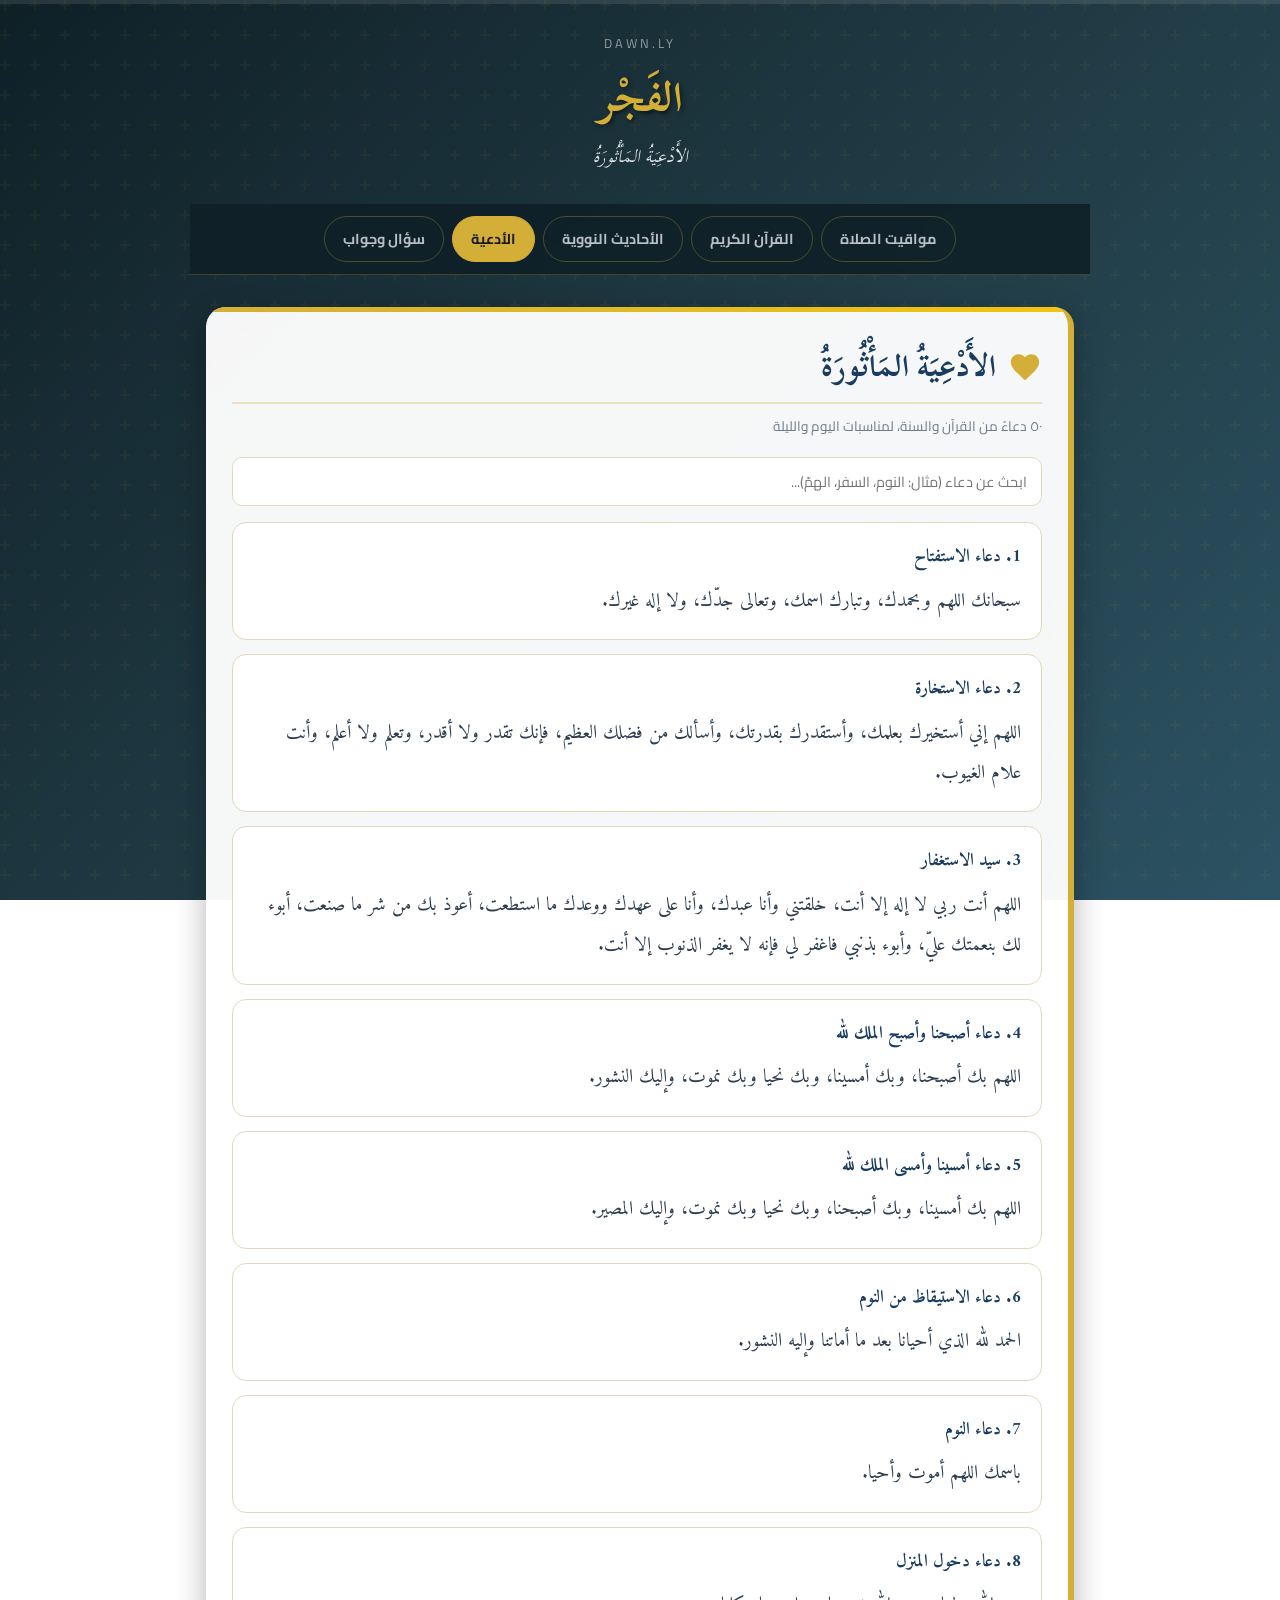
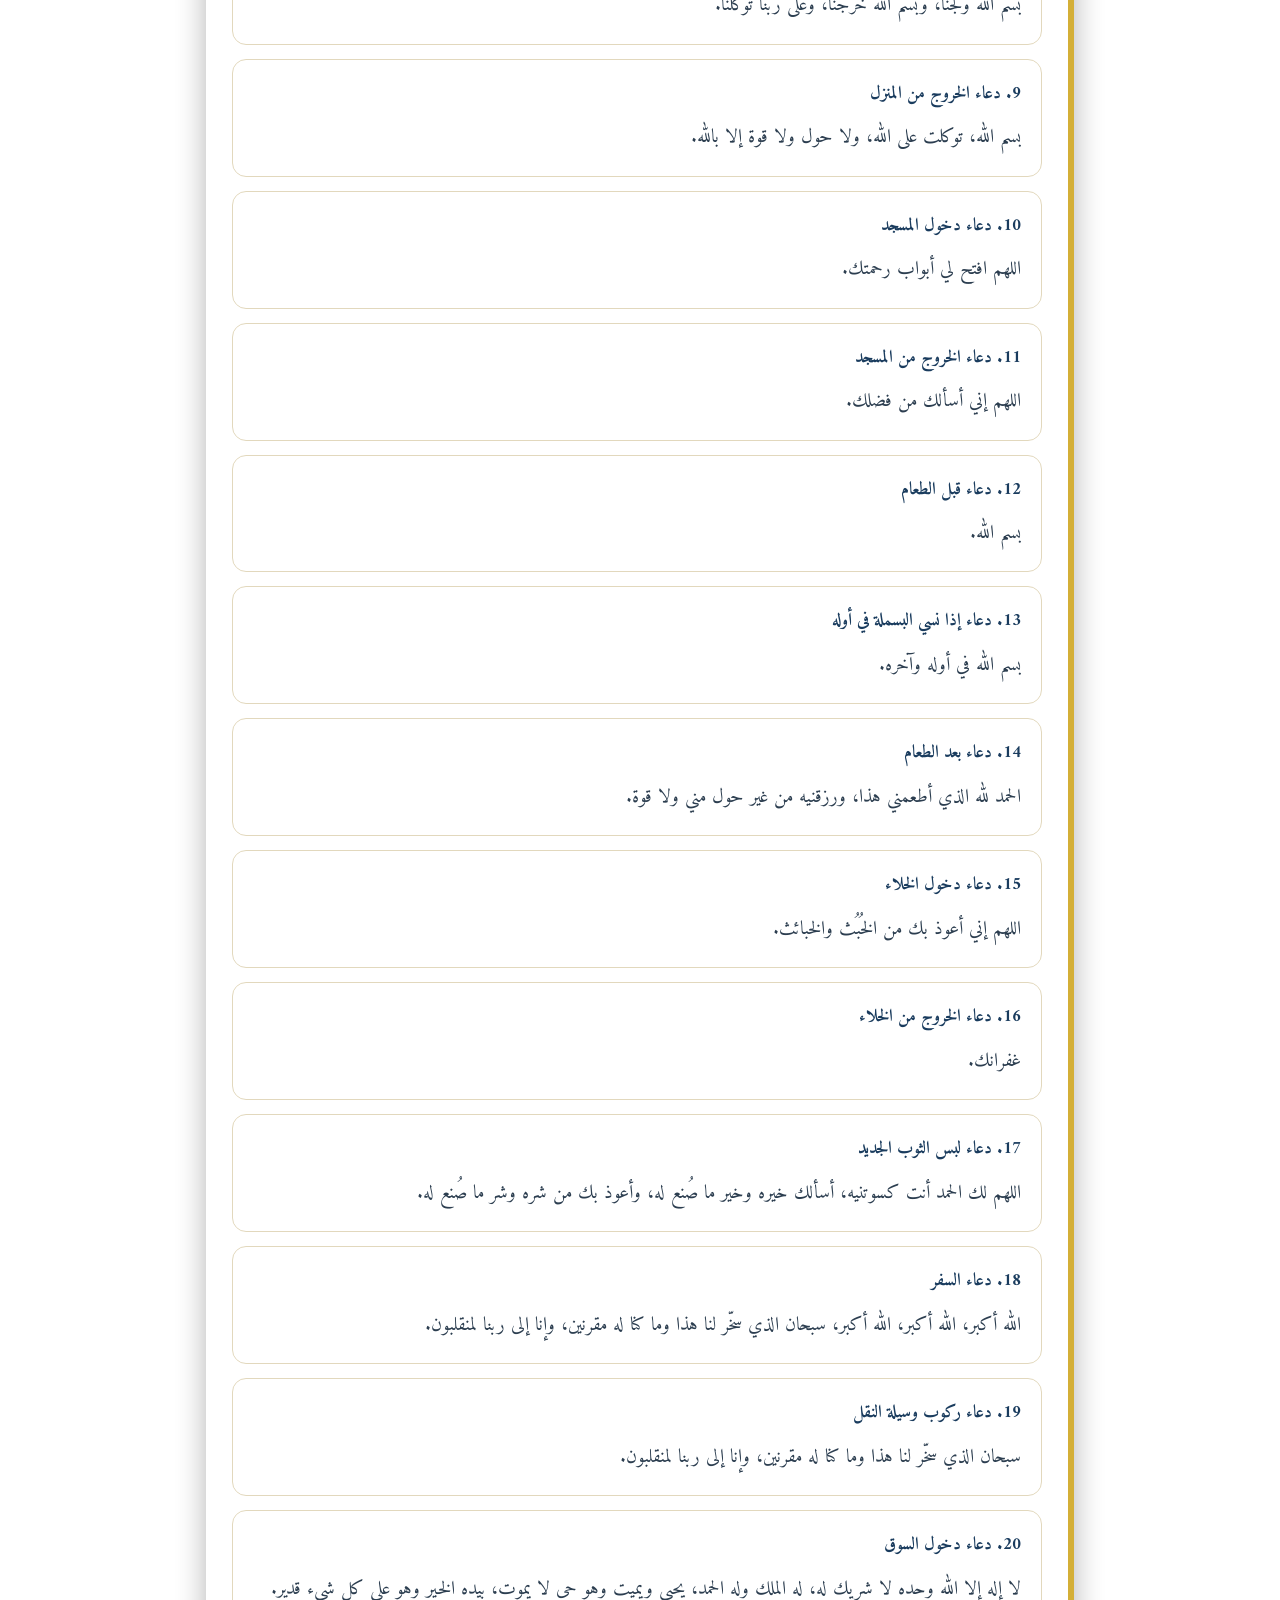
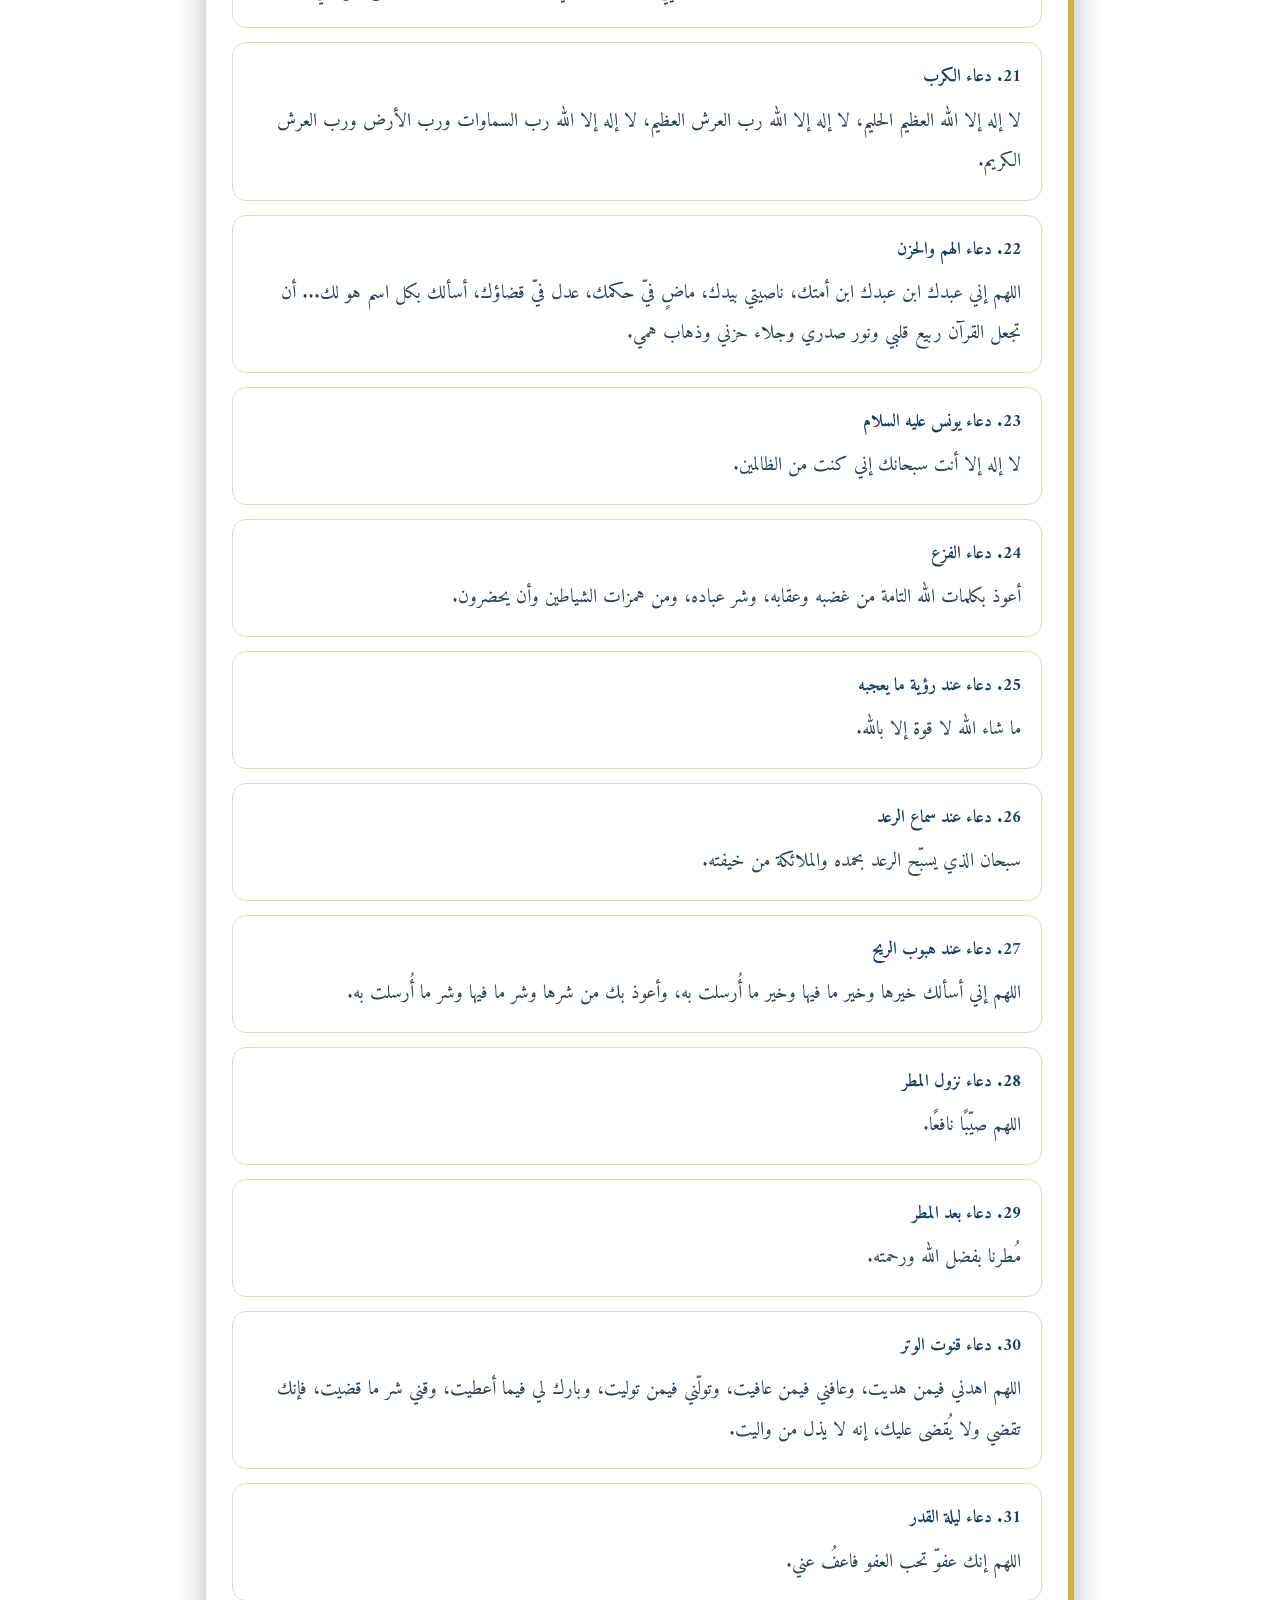
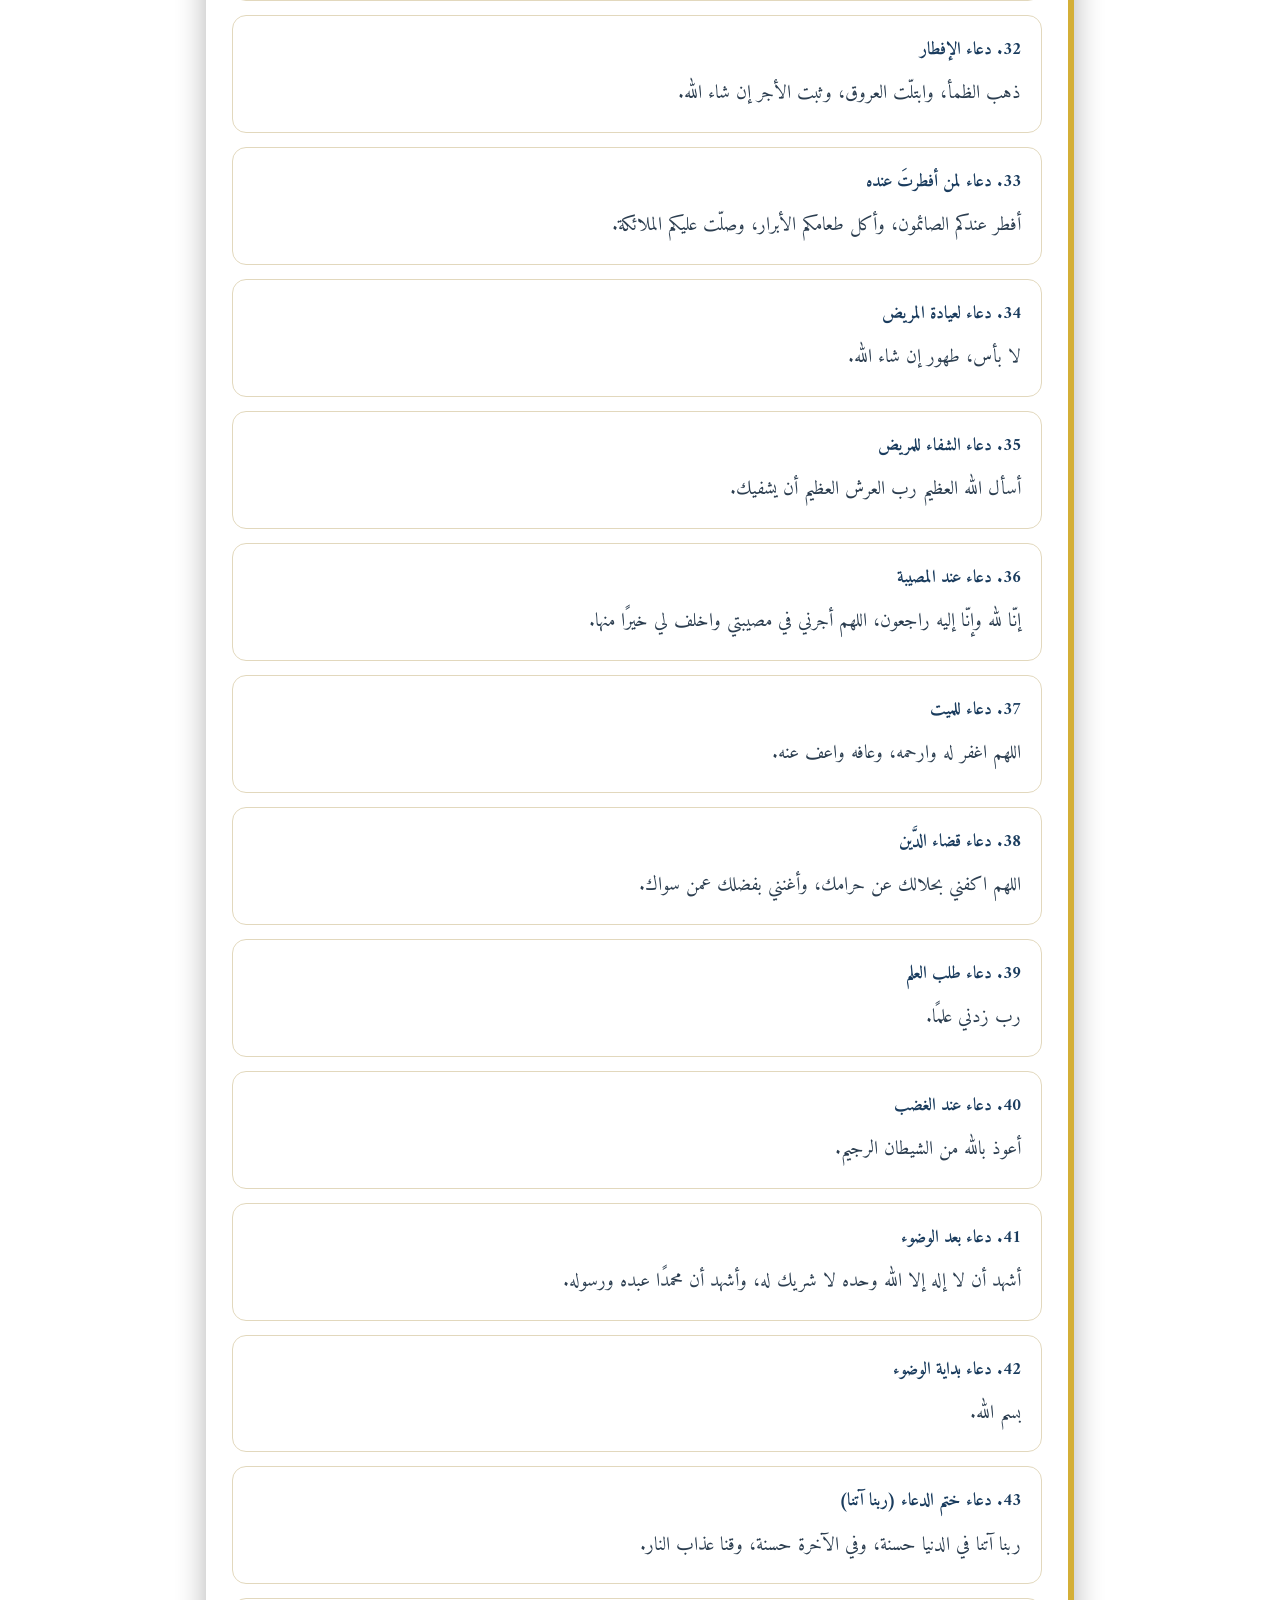
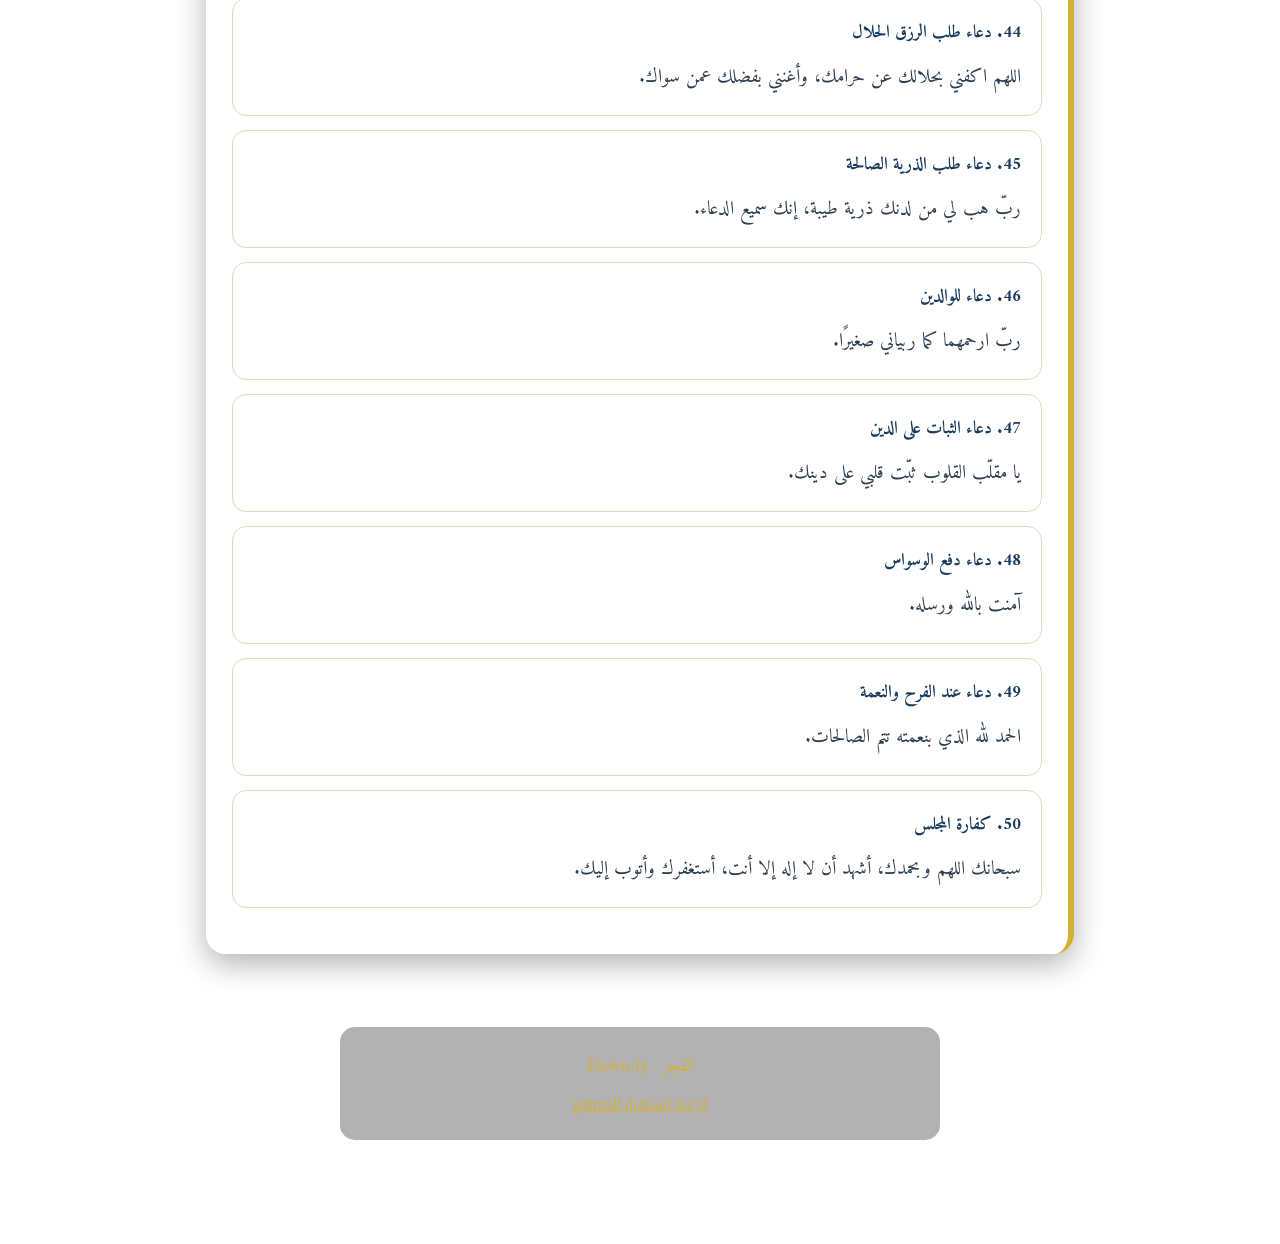
==== duas.html @ 612cf1d6 "Add files via upload" ====
<!DOCTYPE html>
<html lang="ar" dir="rtl">
<head>
<meta charset="UTF-8">
<meta name="viewport" content="width=device-width, initial-scale=1.0">
<title>الأدعية المأثورة | الفجر - Dawn.ly</title>
<link rel="manifest" href="manifest.json">
<meta name="theme-color" content="#1a3c5e">
<link rel="apple-touch-icon" href="icon-180.png">
<link rel="icon" href="icon-192.png">
<meta name="mobile-web-app-capable" content="yes">
<meta name="apple-mobile-web-app-capable" content="yes">
<meta name="description" content="٥٠ دعاءً مأثورًا من القرآن والسنة، لمناسبات اليوم والليلة">
<link rel="preconnect" href="https://fonts.googleapis.com">
<link rel="preconnect" href="https://fonts.gstatic.com" crossorigin>
<link href="https://fonts.googleapis.com/css2?family=Amiri:ital,wght@0,400;0,700;1,400&family=Scheherazade+New:wght@400;700&family=Cairo:wght@400;600;700;800&display=swap" rel="stylesheet">
<link rel="stylesheet" href="style.css">
</head>
<body>

<div class="progress-container"><div class="progress-bar" id="progressBar"></div></div>

<div class="container">

    <header>
        <a href="index.html" class="brand-link">
            <div class="domain-tag">Dawn.ly</div>
            <h1>الفَجْر</h1>
        </a>
        <p class="subtitle">الأَدْعِيَةُ المَأْثُورَةُ</p>
    </header>

    <nav>
        <a href="index.html">مواقيت الصلاة</a>
        <a href="quran.html">القرآن الكريم</a>
        <a href="hadith.html">الأحاديث النووية</a>
        <a href="duas.html" class="active">الأدعية</a>
        <a href="qa.html">سؤال وجواب</a>
    </nav>

    <div class="section-card">
        <h2 class="section-title">
            <svg viewBox="0 0 24 24"><path d="M12 21.35l-1.45-1.32C5.4 15.36 2 12.28 2 8.5 2 5.42 4.42 3 7.5 3c1.74 0 3.41.81 4.5 2.09C13.09 3.81 14.76 3 16.5 3 19.58 3 22 5.42 22 8.5c0 3.78-3.4 6.86-8.55 11.54L12 21.35z"/></svg>
            الأَدْعِيَةُ المَأْثُورَةُ
        </h2>
        <p class="section-note">٥٠ دعاءً من القرآن والسنة، لمناسبات اليوم والليلة</p>
        <input class="search-box" id="duaSearch" style="width:100%; margin-bottom:16px;" placeholder="ابحث عن دعاء (مثال: النوم، السفر، الهمّ)...">
        <div id="duaList"></div>
    </div>

    <footer>
        <div class="footer-note">
            <div class="fname">الفجر · Dawn.ly</div>
            <p><a href="support.html">ادعم استمرار الموقع</a></p>
        </div>
    </footer>
</div>

<script>
const duas = [
["دعاء الاستفتاح","سبحانك اللهم وبحمدك، وتبارك اسمك، وتعالى جدّك، ولا إله غيرك."],
["دعاء الاستخارة","اللهم إني أستخيرك بعلمك، وأستقدرك بقدرتك، وأسألك من فضلك العظيم، فإنك تقدر ولا أقدر، وتعلم ولا أعلم، وأنت علام الغيوب."],
["سيد الاستغفار","اللهم أنت ربي لا إله إلا أنت، خلقتني وأنا عبدك، وأنا على عهدك ووعدك ما استطعت، أعوذ بك من شر ما صنعت، أبوء لك بنعمتك عليّ، وأبوء بذنبي فاغفر لي فإنه لا يغفر الذنوب إلا أنت."],
["دعاء أصبحنا وأصبح الملك لله","اللهم بك أصبحنا، وبك أمسينا، وبك نحيا وبك نموت، وإليك النشور."],
["دعاء أمسينا وأمسى الملك لله","اللهم بك أمسينا، وبك أصبحنا، وبك نحيا وبك نموت، وإليك المصير."],
["دعاء الاستيقاظ من النوم","الحمد لله الذي أحيانا بعد ما أماتنا وإليه النشور."],
["دعاء النوم","باسمك اللهم أموت وأحيا."],
["دعاء دخول المنزل","بسم الله ولجنا، وبسم الله خرجنا، وعلى ربنا توكلنا."],
["دعاء الخروج من المنزل","بسم الله، توكلت على الله، ولا حول ولا قوة إلا بالله."],
["دعاء دخول المسجد","اللهم افتح لي أبواب رحمتك."],
["دعاء الخروج من المسجد","اللهم إني أسألك من فضلك."],
["دعاء قبل الطعام","بسم الله."],
["دعاء إذا نسي البسملة في أوله","بسم الله في أوله وآخره."],
["دعاء بعد الطعام","الحمد لله الذي أطعمني هذا، ورزقنيه من غير حول مني ولا قوة."],
["دعاء دخول الخلاء","اللهم إني أعوذ بك من الخُبُث والخبائث."],
["دعاء الخروج من الخلاء","غفرانك."],
["دعاء لبس الثوب الجديد","اللهم لك الحمد أنت كسوتنيه، أسألك خيره وخير ما صُنع له، وأعوذ بك من شره وشر ما صُنع له."],
["دعاء السفر","الله أكبر، الله أكبر، الله أكبر، سبحان الذي سخّر لنا هذا وما كنا له مقرنين، وإنا إلى ربنا لمنقلبون."],
["دعاء ركوب وسيلة النقل","سبحان الذي سخّر لنا هذا وما كنا له مقرنين، وإنا إلى ربنا لمنقلبون."],
["دعاء دخول السوق","لا إله إلا الله وحده لا شريك له، له الملك وله الحمد، يحيي ويميت وهو حي لا يموت، بيده الخير وهو على كل شيء قدير."],
["دعاء الكرب","لا إله إلا الله العظيم الحليم، لا إله إلا الله رب العرش العظيم، لا إله إلا الله رب السماوات ورب الأرض ورب العرش الكريم."],
["دعاء الهم والحزن","اللهم إني عبدك ابن عبدك ابن أمتك، ناصيتي بيدك، ماضٍ فيّ حكمك، عدل فيّ قضاؤك، أسألك بكل اسم هو لك... أن تجعل القرآن ربيع قلبي ونور صدري وجلاء حزني وذهاب همي."],
["دعاء يونس عليه السلام","لا إله إلا أنت سبحانك إني كنت من الظالمين."],
["دعاء الفزع","أعوذ بكلمات الله التامة من غضبه وعقابه، وشر عباده، ومن همزات الشياطين وأن يحضرون."],
["دعاء عند رؤية ما يعجبه","ما شاء الله لا قوة إلا بالله."],
["دعاء عند سماع الرعد","سبحان الذي يسبّح الرعد بحمده والملائكة من خيفته."],
["دعاء عند هبوب الريح","اللهم إني أسألك خيرها وخير ما فيها وخير ما أُرسلت به، وأعوذ بك من شرها وشر ما فيها وشر ما أُرسلت به."],
["دعاء نزول المطر","اللهم صيّبًا نافعًا."],
["دعاء بعد المطر","مُطرنا بفضل الله ورحمته."],
["دعاء قنوت الوتر","اللهم اهدني فيمن هديت، وعافني فيمن عافيت، وتولّني فيمن توليت، وبارك لي فيما أعطيت، وقني شر ما قضيت، فإنك تقضي ولا يُقضى عليك، إنه لا يذل من واليت."],
["دعاء ليلة القدر","اللهم إنك عفوّ تحب العفو فاعفُ عني."],
["دعاء الإفطار","ذهب الظمأ، وابتلّت العروق، وثبت الأجر إن شاء الله."],
["دعاء لمن أفطرتَ عنده","أفطر عندكم الصائمون، وأكل طعامكم الأبرار، وصلّت عليكم الملائكة."],
["دعاء لعيادة المريض","لا بأس، طهور إن شاء الله."],
["دعاء الشفاء للمريض","أسأل الله العظيم رب العرش العظيم أن يشفيك."],
["دعاء عند المصيبة","إنّا لله وإنّا إليه راجعون، اللهم أجرني في مصيبتي واخلف لي خيرًا منها."],
["دعاء للميت","اللهم اغفر له وارحمه، وعافه واعف عنه."],
["دعاء قضاء الدَّين","اللهم اكفني بحلالك عن حرامك، وأغنني بفضلك عمن سواك."],
["دعاء طلب العلم","رب زدني علمًا."],
["دعاء عند الغضب","أعوذ بالله من الشيطان الرجيم."],
["دعاء بعد الوضوء","أشهد أن لا إله إلا الله وحده لا شريك له، وأشهد أن محمدًا عبده ورسوله."],
["دعاء بداية الوضوء","بسم الله."],
["دعاء ختم الدعاء (ربنا آتنا)","ربنا آتنا في الدنيا حسنة، وفي الآخرة حسنة، وقنا عذاب النار."],
["دعاء طلب الرزق الحلال","اللهم اكفني بحلالك عن حرامك، وأغنني بفضلك عمن سواك."],
["دعاء طلب الذرية الصالحة","ربّ هب لي من لدنك ذرية طيبة، إنك سميع الدعاء."],
["دعاء للوالدين","ربّ ارحمهما كما ربياني صغيرًا."],
["دعاء الثبات على الدين","يا مقلّب القلوب ثبّت قلبي على دينك."],
["دعاء دفع الوسواس","آمنت بالله ورسله."],
["دعاء عند الفرح والنعمة","الحمد لله الذي بنعمته تتم الصالحات."],
["كفارة المجلس","سبحانك اللهم وبحمدك، أشهد أن لا إله إلا أنت، أستغفرك وأتوب إليك."]
];
const duaListEl = document.getElementById('duaList');
function renderDuas(filter=''){
  const f = filter.trim();
  duaListEl.innerHTML = duas.map((d,i)=>{
    if(f && !d[0].includes(f) && !d[1].includes(f)) return '';
    return `<div class="item-card"><h3>${i+1}. ${d[0]}</h3><div class="arabic">${d[1]}</div></div>`;
  }).join('');
}
renderDuas();
document.getElementById('duaSearch').addEventListener('input', e=>renderDuas(e.target.value));
</script>
<script src="app.js"></script>
</body>
</html>
---- style.css ----
:root {
    --primary-color: #1a3c5e;
    --secondary-color: #d4af37;
    --secondary-light: #f1c40f;
    --accent-color: #f0f4f8;
    --text-color: #2c3e50;
    --bg-gradient: linear-gradient(135deg, #0f2027 0%, #203a43 50%, #2c5364 100%);
    --card-bg: rgba(255, 255, 255, 0.96);
    --shadow: 0 10px 30px rgba(0, 0, 0, 0.3);
    --transition: all 0.4s cubic-bezier(0.25, 0.8, 0.25, 1);
    --muted: #6a7a89;
    --line: #e2d8bd;
}
*{ box-sizing:border-box; margin:0; padding:0; }
body{
    font-family:'Scheherazade New','Amiri',serif;
    background:var(--bg-gradient);
    background-attachment:fixed;
    color:var(--text-color);
    line-height:1.8;
    min-height:100vh;
    overflow-x:hidden;
    position:relative;
}
.cairo{ font-family:'Cairo',sans-serif; }
body::before{
    content:'';
    position:fixed; top:0; left:0; width:100%; height:100%;
    background-image:url("data:image/svg+xml,%3Csvg width='60' height='60' viewBox='0 0 60 60' xmlns='http://www.w3.org/2000/svg'%3E%3Cg fill='none' fill-rule='evenodd'%3E%3Cg fill='%23d4af37' fill-opacity='0.05'%3E%3Cpath d='M36 34v-4h-2v4h-4v2h4v4h2v-4h4v-2h-4zm0-30V0h-2v4h-4v2h4v4h2V6h4V4h-4zM6 34v-4H4v4H0v2h4v4h2v-4h4v-2H6zM6 4V0H4v4H0v2h4v4h2V6h4V4H6z'/%3E%3C/g%3E%3C/g%3E%3C/svg%3E");
    pointer-events:none; z-index:-1;
}

.progress-container{ position:fixed; top:0; left:0; width:100%; height:4px; background:rgba(255,255,255,.1); z-index:1000; }
.progress-bar{ height:100%; background:var(--secondary-color); width:0%; transition:width .2s ease; box-shadow:0 0 10px var(--secondary-color); }

.container{ max-width:900px; margin:0 auto; padding:2rem 1rem 4rem; }

header{ text-align:center; margin-bottom:2rem; animation:fadeInDown 1s ease-out; position:relative; }
.header-art{ width:100%; max-width:420px; margin:0 auto 1.2rem; }
.header-art svg{ width:100%; height:auto; filter:drop-shadow(0 10px 24px rgba(0,0,0,.4)); }
.domain-tag{
    font-family:'Cairo',sans-serif; letter-spacing:3px; text-transform:uppercase;
    font-size:.8rem; color:rgba(240,244,248,.55); margin-bottom:6px;
}
h1{
    font-size:2.6rem; color:var(--secondary-color);
    text-shadow:2px 2px 4px rgba(0,0,0,.5);
    margin-bottom:.3rem; font-weight:700;
}
a.brand-link{ text-decoration:none; display:block; }
.subtitle{ font-size:1.1rem; color:var(--accent-color); font-style:italic; opacity:.9; }

nav{
    position:sticky; top:0; z-index:200;
    display:flex; justify-content:center; flex-wrap:wrap; gap:8px;
    background:rgba(15,32,39,.9);
    backdrop-filter:blur(8px);
    border-bottom:1px solid rgba(212,175,55,.25);
    padding:12px 8px; margin:0 -1rem 2rem;
}
nav a{
    font-family:'Cairo',sans-serif; font-weight:700; font-size:.9rem;
    background:transparent; color:rgba(240,244,248,.75); text-decoration:none;
    border:1px solid rgba(212,175,55,.3);
    padding:9px 18px; border-radius:999px; cursor:pointer; transition:var(--transition);
    display:inline-block;
}
nav a:hover{ background:rgba(212,175,55,.12); }
nav a.active{ background:var(--secondary-color); color:#1a1a1a; border-color:var(--secondary-color); }

.section-card{
    background:var(--card-bg);
    border-radius:20px;
    padding:2rem 1.6rem;
    margin-bottom:2rem;
    box-shadow:var(--shadow);
    border-right:6px solid var(--secondary-color);
    transition:var(--transition);
    position:relative; overflow:hidden;
    opacity:0; transform:translateY(30px);
}
.section-card.visible{ opacity:1; transform:translateY(0); }
.section-card:hover{ transform:translateY(-4px); box-shadow:0 15px 40px rgba(0,0,0,.35); }
.section-card::before{
    content:''; position:absolute; top:0; left:0; width:100%; height:5px;
    background:linear-gradient(90deg, var(--secondary-color), var(--secondary-light), var(--secondary-color));
    background-size:200% 100%; animation:shimmer 3s infinite linear;
}
@keyframes shimmer{ 0%{background-position:100% 0;} 100%{background-position:-100% 0;} }

.section-title{
    font-size:1.9rem; color:var(--primary-color); margin-bottom:1.2rem;
    display:flex; align-items:center; gap:.8rem;
    border-bottom:2px solid rgba(212,175,55,.3); padding-bottom:.5rem;
}
.section-title svg{ width:34px; height:34px; fill:var(--secondary-color); flex:none; }
.section-note{ font-family:'Cairo',sans-serif; font-size:.85rem; color:var(--muted); margin:-.6rem 0 1.2rem; }

.divider{
    height:14px; margin:22px 0;
    background-repeat:repeat-x; background-position:center; opacity:.5;
    background-image:url("data:image/svg+xml;utf8,<svg xmlns='http://www.w3.org/2000/svg' width='28' height='14'><path d='M14 0 L18 4 L14 8 L10 4 Z M14 6 L18 10 L14 14 L10 10 Z' fill='%23d4af37'/></svg>");
}

.item-card{
    background:#fff; border:1px solid var(--line); border-radius:14px;
    padding:18px 20px; margin-bottom:14px;
}
.item-card .idx{
    display:inline-block; background:var(--primary-color); color:#fff; font-family:'Cairo',sans-serif;
    font-size:.72rem; padding:3px 10px; border-radius:999px; margin-bottom:10px;
}
.item-card .arabic{ font-family:'Amiri',serif; font-size:1.2rem; line-height:2.1; color:var(--text-color); }
.item-card .src{ margin-top:10px; font-size:.82rem; color:var(--muted); font-family:'Cairo',sans-serif; }
.item-card h3{ margin:0 0 8px; font-family:'Amiri',serif; color:var(--primary-color); font-size:1.1rem; }

.loc-line{
    display:flex; align-items:center; justify-content:space-between; flex-wrap:wrap; gap:8px;
    margin-bottom:14px; color:var(--muted); font-size:.9rem; font-family:'Cairo',sans-serif;
}
.times-grid{ display:grid; grid-template-columns:repeat(auto-fit,minmax(110px,1fr)); gap:10px; }
.time-box{
    background:rgba(240,244,248,.7); border-radius:12px; padding:14px 8px; text-align:center;
    border:1px solid var(--line); font-family:'Cairo',sans-serif;
}
.time-box.now{ background:linear-gradient(160deg,var(--primary-color),#2c5364); color:#fff; border-color:var(--primary-color); }
.time-box .name{ font-weight:700; font-size:.9rem; }
.time-box .val{ font-family:'Amiri',serif; font-size:1.4rem; margin-top:6px; }
.status{ text-align:center; color:var(--muted); padding:16px 0; font-family:'Cairo',sans-serif; }
.hijri{ text-align:center; margin-top:14px; font-size:.88rem; color:var(--muted); font-family:'Cairo',sans-serif; }

.controls-row{ display:flex; gap:10px; flex-wrap:wrap; margin-bottom:16px; }
select, .search-box{
    font-family:'Cairo',sans-serif; padding:10px 14px; border-radius:10px;
    border:1px solid var(--line); background:#fff; color:var(--text-color); font-size:.9rem; flex:1; min-width:150px;
}
.surah-list{
    display:grid; grid-template-columns:repeat(auto-fill,minmax(140px,1fr)); gap:10px;
    max-height:360px; overflow-y:auto; padding-left:4px; margin-bottom:16px;
}
.surah-item{
    background:#fff; border:1px solid var(--line); border-radius:12px; padding:10px 8px;
    text-align:center; cursor:pointer; transition:.15s; font-family:'Cairo',sans-serif;
}
.surah-item:hover{ border-color:var(--secondary-color); background:var(--accent-color); }
.surah-item.playing{ background:var(--primary-color); color:#fff; border-color:var(--primary-color); }
.surah-item .num{ font-size:.68rem; color:var(--muted); }
.surah-item.playing .num{ color:rgba(255,255,255,.75); }
.surah-item .nm{ font-family:'Amiri',serif; font-size:1.1rem; margin-top:2px; }
.player-bar{
    background:var(--primary-color); border-radius:16px; padding:14px 16px; color:#fff;
    display:flex; align-items:center; gap:14px; flex-wrap:wrap; margin-bottom:16px;
}
.player-bar .now-playing{ font-family:'Amiri',serif; font-size:1.05rem; flex:1; min-width:140px; }
audio{ flex:2; min-width:220px; }
.quran-text-toggle{
    font-family:'Cairo',sans-serif; font-weight:700; font-size:.85rem;
    background:var(--secondary-color); color:#1a1a1a; border:none;
    padding:9px 16px; border-radius:999px; cursor:pointer; margin-bottom:14px;
}
.quran-text-box{
    display:none; background:#fff; border:1px solid var(--line); border-radius:16px;
    padding:22px 24px; margin-bottom:16px;
}
.quran-text-box.open{ display:block; }
.quran-text-box .surah-heading{
    text-align:center; font-family:'Amiri',serif; color:var(--primary-color);
    font-size:1.5rem; margin-bottom:16px; padding-bottom:12px; border-bottom:1px dashed var(--secondary-color);
}
.quran-text-box .ayahs{ font-family:'Amiri',serif; font-size:1.5rem; line-height:2.6; text-align:justify; }
.ayah-num{
    display:inline-flex; align-items:center; justify-content:center;
    width:26px; height:26px; border:1.5px solid var(--secondary-color); border-radius:50%;
    font-family:'Cairo',sans-serif; font-size:.65rem; color:var(--primary-color); margin:0 4px;
    vertical-align:middle;
}
.quran-text-status{ text-align:center; color:var(--muted); font-family:'Cairo',sans-serif; padding:20px 0; }

.qa{ background:#fff; border:1px solid var(--line); border-radius:14px; margin-bottom:10px; overflow:hidden; }
.qa button.q{
    width:100%; text-align:right; background:transparent; border:none; padding:16px 18px;
    font-family:'Cairo',sans-serif; font-weight:700; font-size:.98rem; color:var(--text-color);
    cursor:pointer; display:flex; justify-content:space-between; align-items:center; gap:10px;
}
.qa button.q .tag{
    font-size:.68rem; font-weight:600; color:#b8860b; border:1px solid #b8860b;
    border-radius:999px; padding:2px 10px; white-space:nowrap;
}
.qa .a{ max-height:0; overflow:hidden; transition:max-height .3s ease; padding:0 18px; font-family:'Cairo',sans-serif; font-size:.94rem; }
.qa .a p{ margin:0 0 16px; }
.qa.open .a{ max-height:400px; }
.qa .plus{ transition:.2s; color:var(--primary-color); font-size:1.3rem; flex:none; }
.qa.open .plus{ transform:rotate(45deg); }

.install-wrap{ text-align:center; margin:8px 0 18px; }
#installBtn{
    display:inline-flex; align-items:center; gap:10px; font-family:'Cairo',sans-serif;
    background:linear-gradient(135deg,var(--primary-color),#2c5364); color:#fff; border:none;
    padding:14px 26px; border-radius:999px; font-weight:700; font-size:.98rem; cursor:pointer;
    box-shadow:0 8px 24px rgba(0,0,0,.3);
}
#installBtn svg{ width:20px; height:20px; }
#installNote{ display:block; margin-top:10px; font-size:.8rem; color:rgba(240,244,248,.7); font-family:'Cairo',sans-serif; }

.support-banner{
    display:flex; align-items:center; gap:14px; text-decoration:none; color:#1a1a1a;
    background:linear-gradient(120deg,var(--secondary-color),var(--secondary-light));
    border-radius:16px; padding:16px 18px; margin-bottom:18px; box-shadow:0 8px 22px rgba(212,175,55,.25);
    transition:var(--transition);
}
.support-banner:hover{ transform:translateY(-2px); }
.support-banner .icon{ font-size:1.4rem; }
.support-banner .txt{ flex:1; font-family:'Cairo',sans-serif; }
.support-banner .txt strong{ display:block; font-family:'Amiri',serif; font-size:1rem; }
.support-banner .txt small{ display:block; font-size:.78rem; }

.support-card{
    background:linear-gradient(180deg,#fff, var(--accent-color));
    border:1.5px dashed var(--secondary-color);
    border-radius:18px; padding:28px 24px; text-align:center;
}
.support-card h2{ font-family:'Amiri',serif; color:var(--primary-color); font-size:1.4rem; margin:0 0 6px; }
.support-card p.lead{ color:var(--muted); font-size:.92rem; margin:0 0 20px; font-family:'Cairo',sans-serif; }
.support-row{
    background:#fff; border:1px solid var(--line); border-radius:12px; padding:14px 16px;
    display:flex; align-items:center; justify-content:space-between; gap:10px; margin-bottom:12px; text-align:right;
}
.support-row .label{ font-size:.76rem; color:var(--muted); margin-bottom:4px; font-family:'Cairo',sans-serif; }
.support-row .value{
    font-family:'Cairo',sans-serif; font-weight:700; font-size:1rem; color:var(--text-color);
    direction:ltr; unicode-bidi:plaintext; word-break:break-all;
}
.support-row button.copy-btn{
    flex:none; background:var(--primary-color); color:#fff; border:none; border-radius:8px;
    padding:9px 16px; font-family:'Cairo',sans-serif; font-size:.85rem; font-weight:700; cursor:pointer; white-space:nowrap;
}
.support-row button.copy-btn:hover{ background:#2c5364; }
.support-name{ font-size:.95rem; color:var(--text-color); margin:16px 0 0; font-family:'Cairo',sans-serif; }
.support-name strong{ color:var(--primary-color); }
.support-disclaimer{
    margin-top:18px; font-size:.82rem; color:var(--muted); line-height:1.8;
    border-top:1px solid var(--line); padding-top:16px; font-family:'Cairo',sans-serif;
}

.modal-overlay{ display:none; position:fixed; inset:0; z-index:2000; background:rgba(0,0,0,.7); align-items:flex-end; justify-content:center; backdrop-filter:blur(4px); }
.modal-overlay.open{ display:flex; }
.modal-sheet{
    background:var(--accent-color); width:100%; max-width:480px; border-radius:22px 22px 0 0;
    padding:26px 22px 32px; animation:modalPop .3s ease-out; font-family:'Cairo',sans-serif;
}
@keyframes modalPop{ from{transform:translateY(60px); opacity:0;} to{transform:translateY(0); opacity:1;} }
.modal-sheet h3{ font-family:'Amiri',serif; color:var(--primary-color); margin:0 0 14px; font-size:1.25rem; }
.modal-sheet ol{ margin:0 0 18px; padding-inline-start:20px; }
.modal-sheet li{ margin-bottom:10px; font-size:.92rem; }
.modal-sheet .share-icon{ display:inline-flex; align-items:center; justify-content:center; width:22px; height:22px; background:var(--primary-color); color:#fff; border-radius:6px; font-size:.8rem; }
.modal-close{ display:block; width:100%; text-align:center; background:var(--primary-color); color:#fff; border:none; padding:13px; border-radius:12px; font-weight:700; font-size:.92rem; cursor:pointer; }

footer{ text-align:center; padding:2.5rem 1rem; color:var(--accent-color); font-size:1rem; margin-top:1rem; border-top:1px solid rgba(255,255,255,.1); font-family:'Cairo',sans-serif; }
.footer-note{ max-width:600px; margin:0 auto; background:rgba(0,0,0,.3); padding:1.4rem; border-radius:15px; backdrop-filter:blur(5px); }
footer .fname{ color:var(--secondary-color); font-family:'Amiri',serif; font-size:1.15rem; margin-bottom:6px; }
footer a{ color:var(--secondary-color); }

@keyframes fadeInDown{ from{opacity:0; transform:translateY(-30px);} to{opacity:1; transform:translateY(0);} }

@media (max-width:768px){
    h1{ font-size:2.1rem; }
    .subtitle{ font-size:1rem; }
    .section-card{ padding:1.4rem 1.1rem; }
    .quran-text-box .ayahs{ font-size:1.3rem; }
}
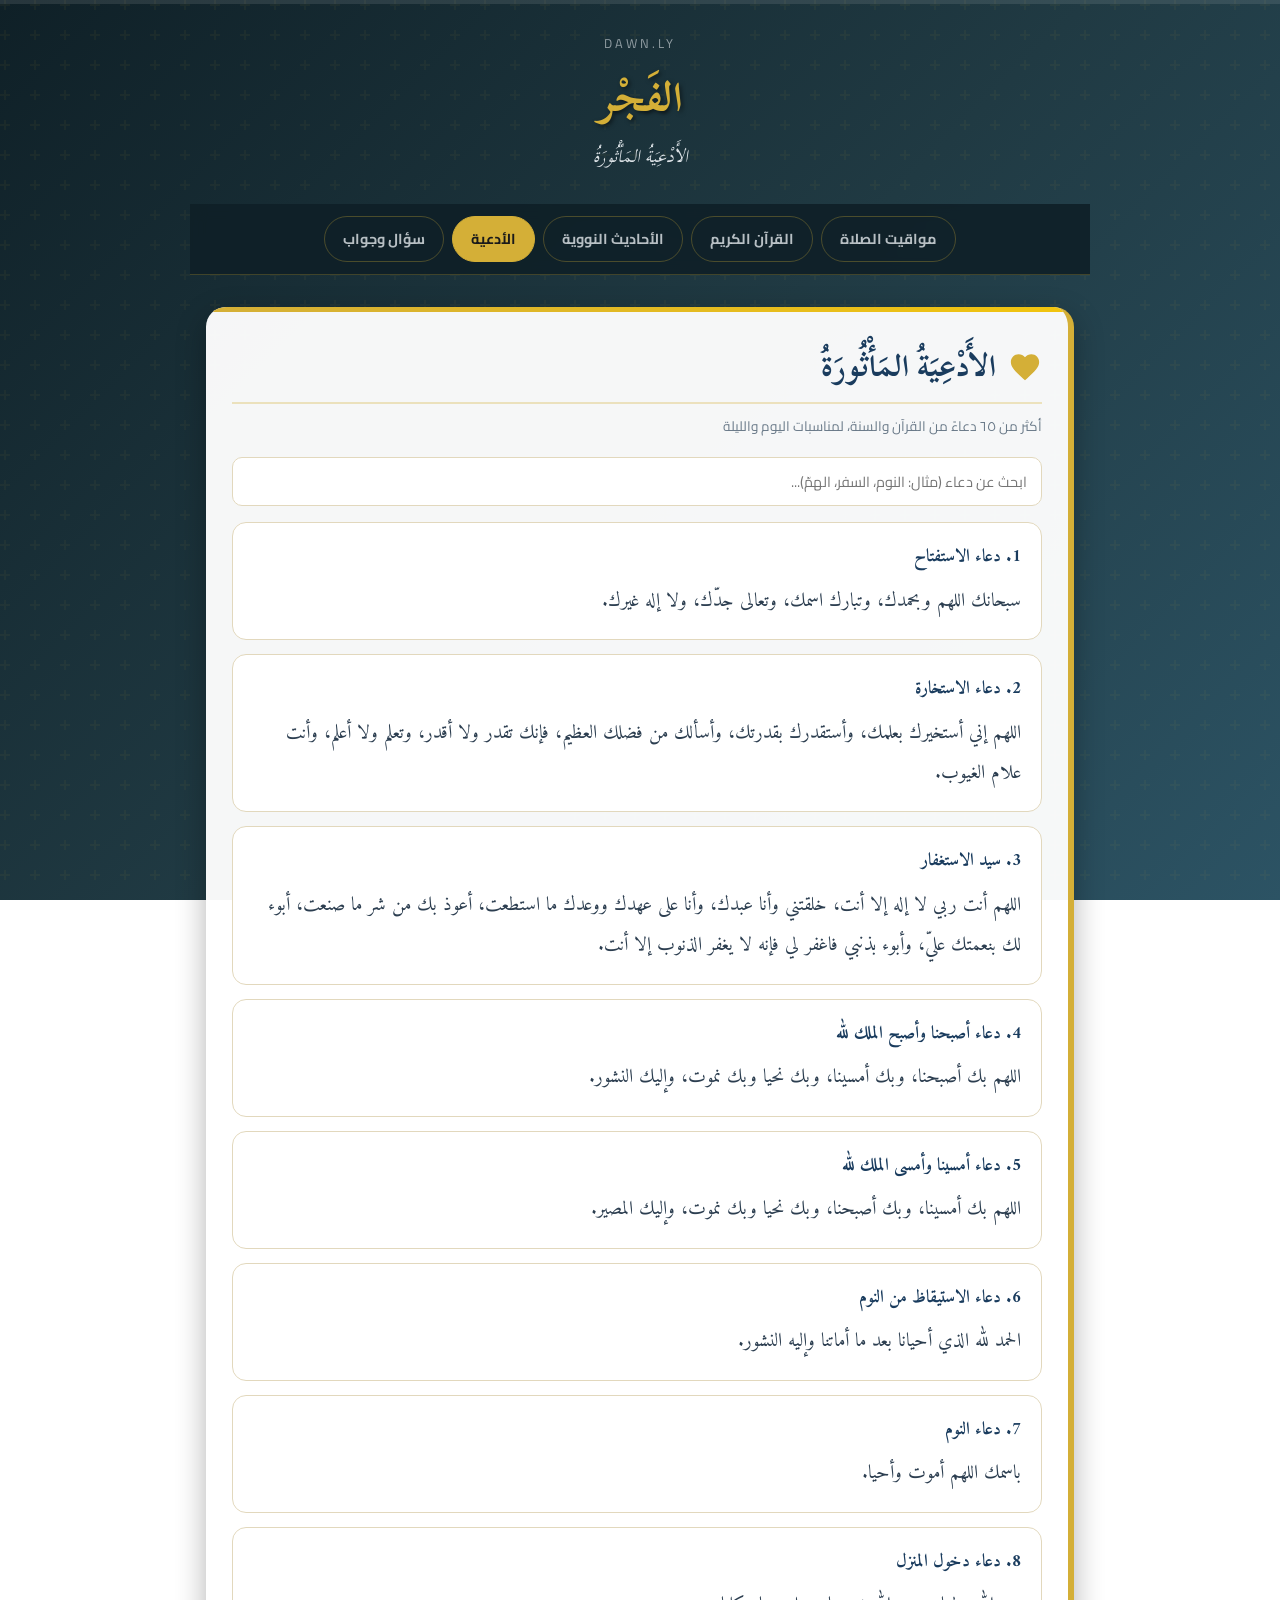
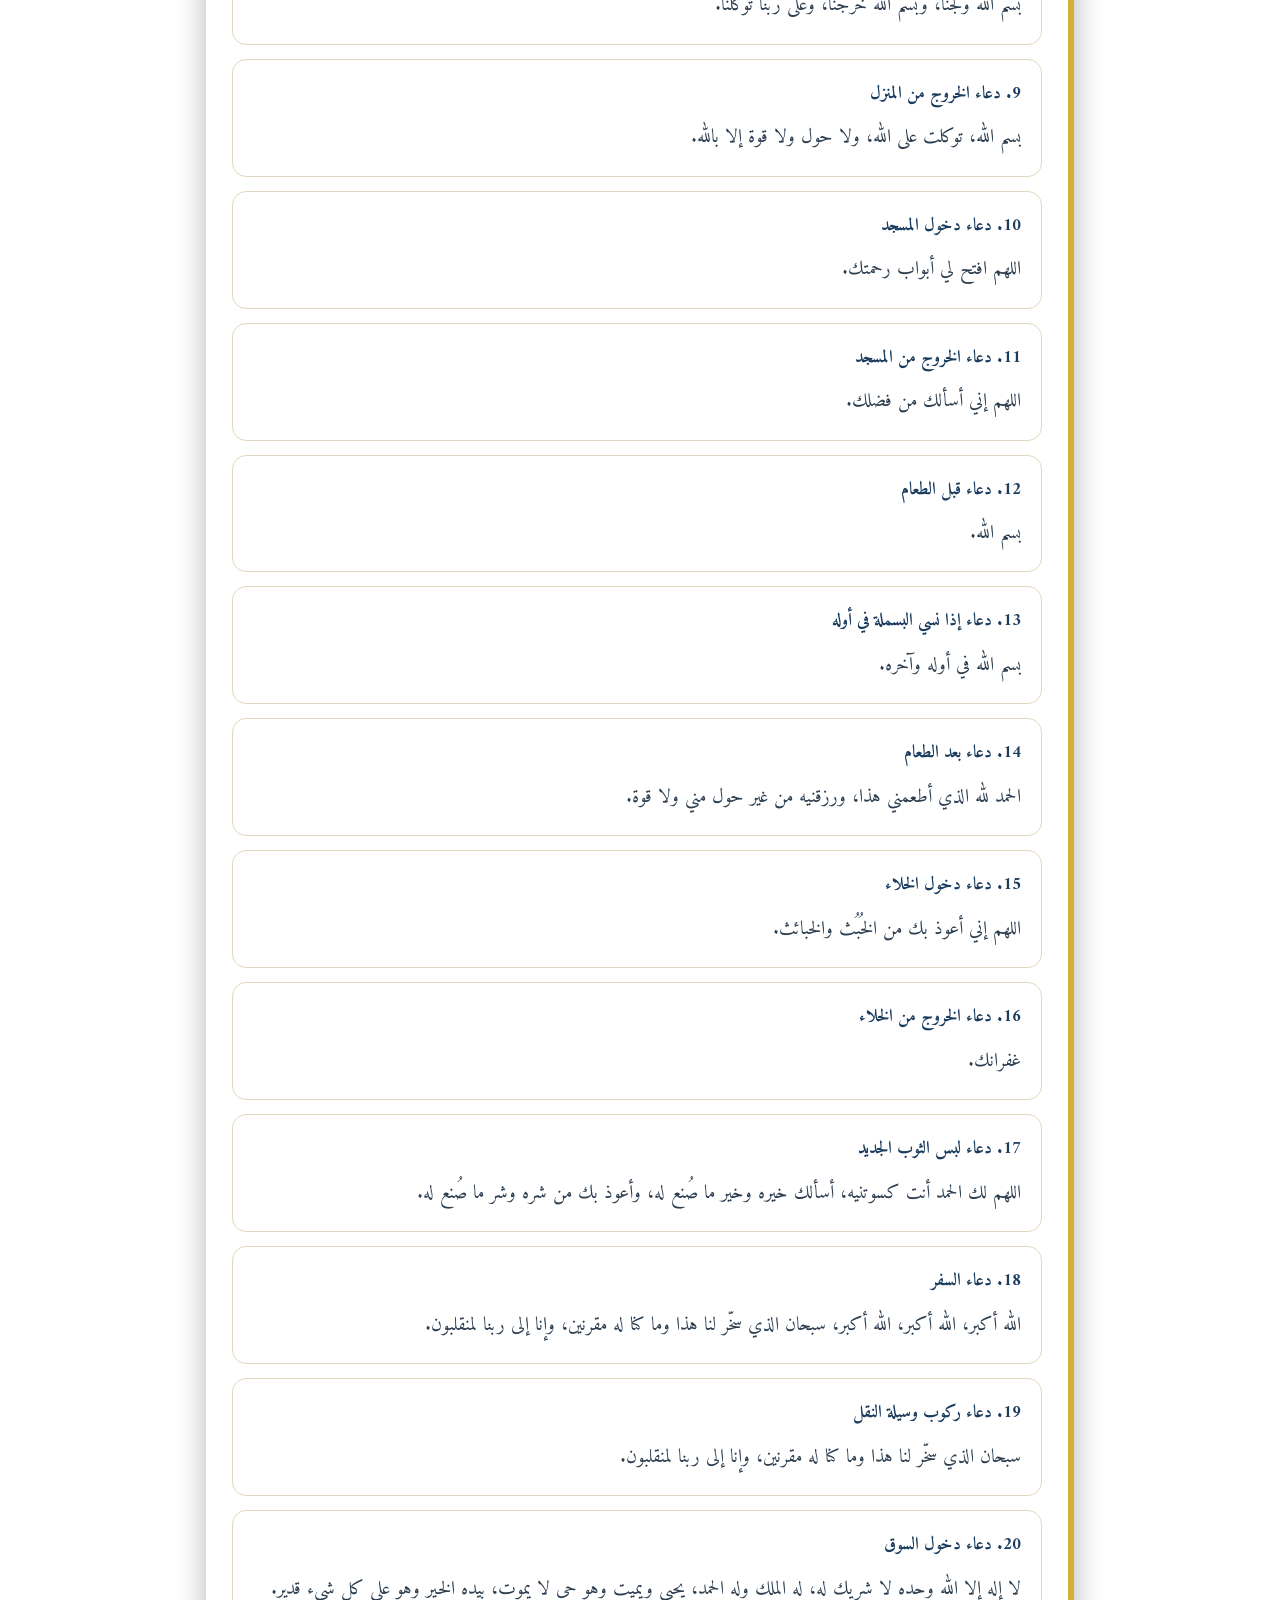
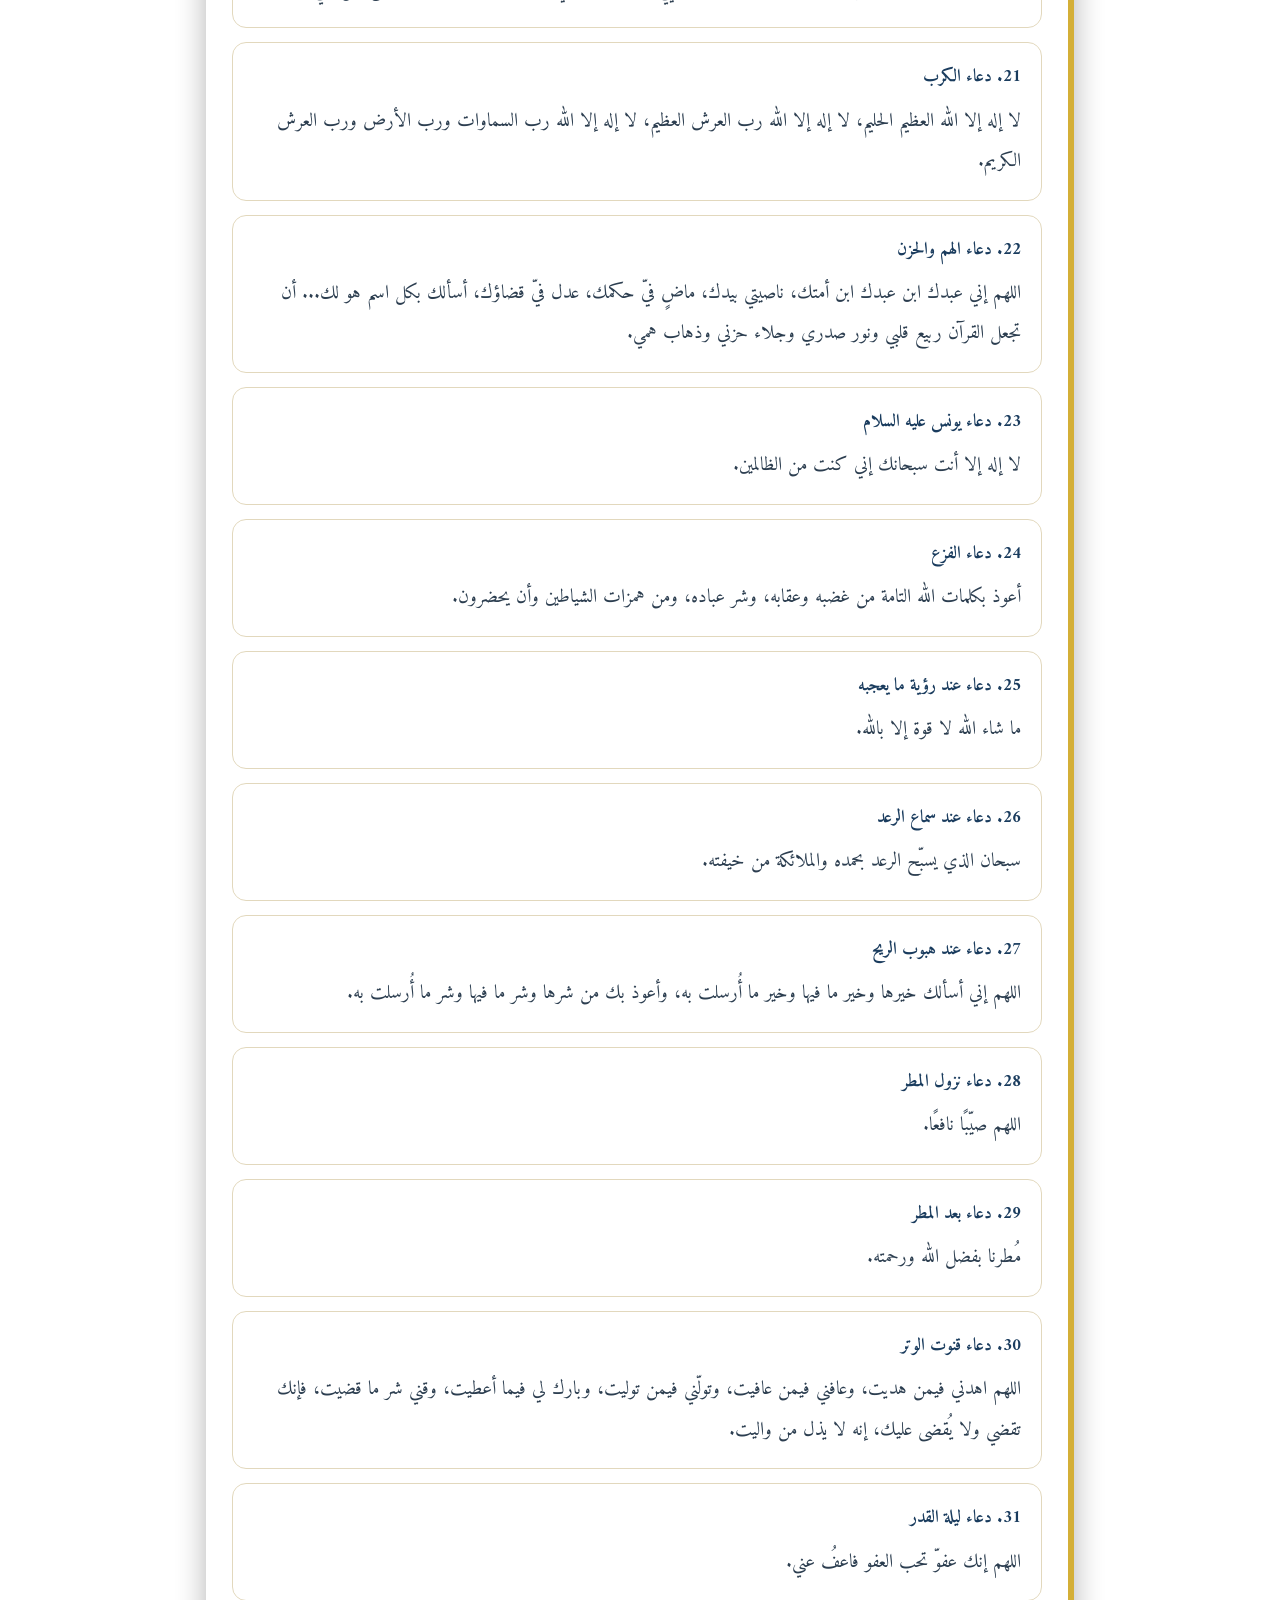
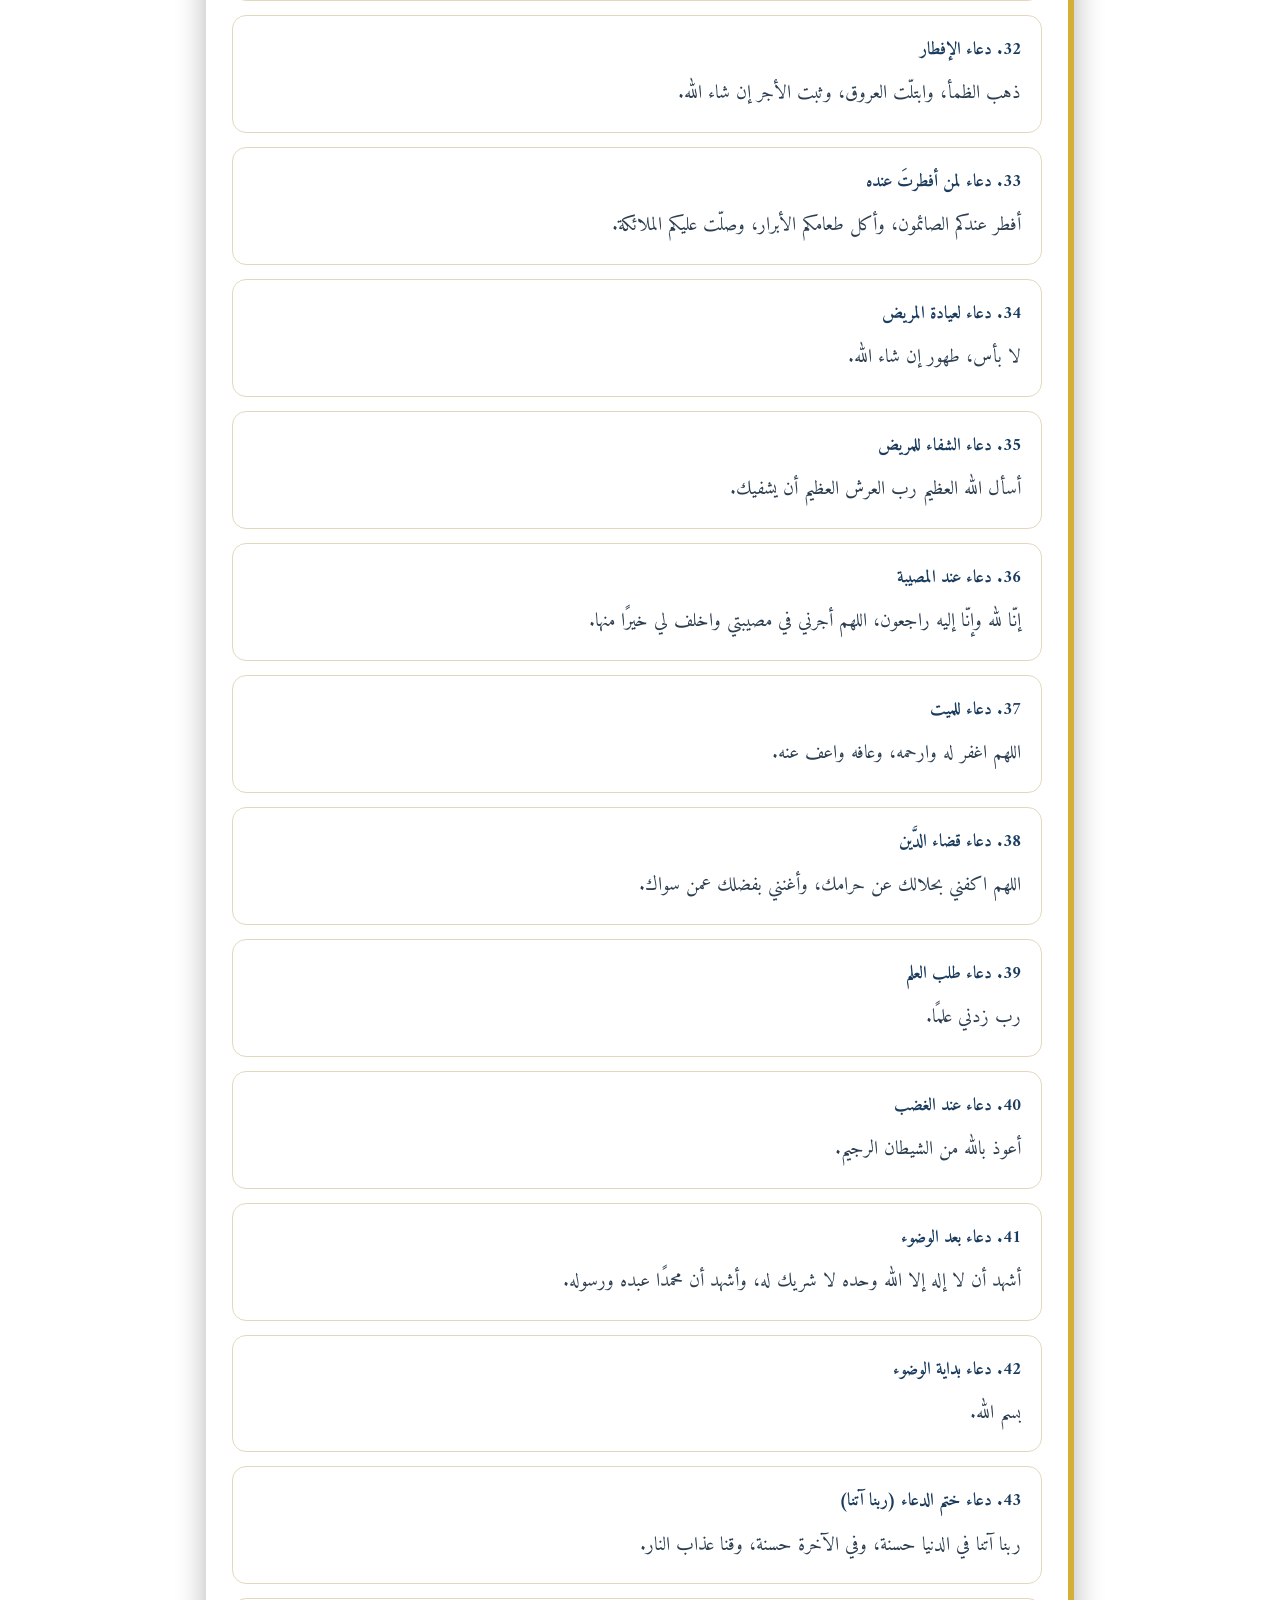
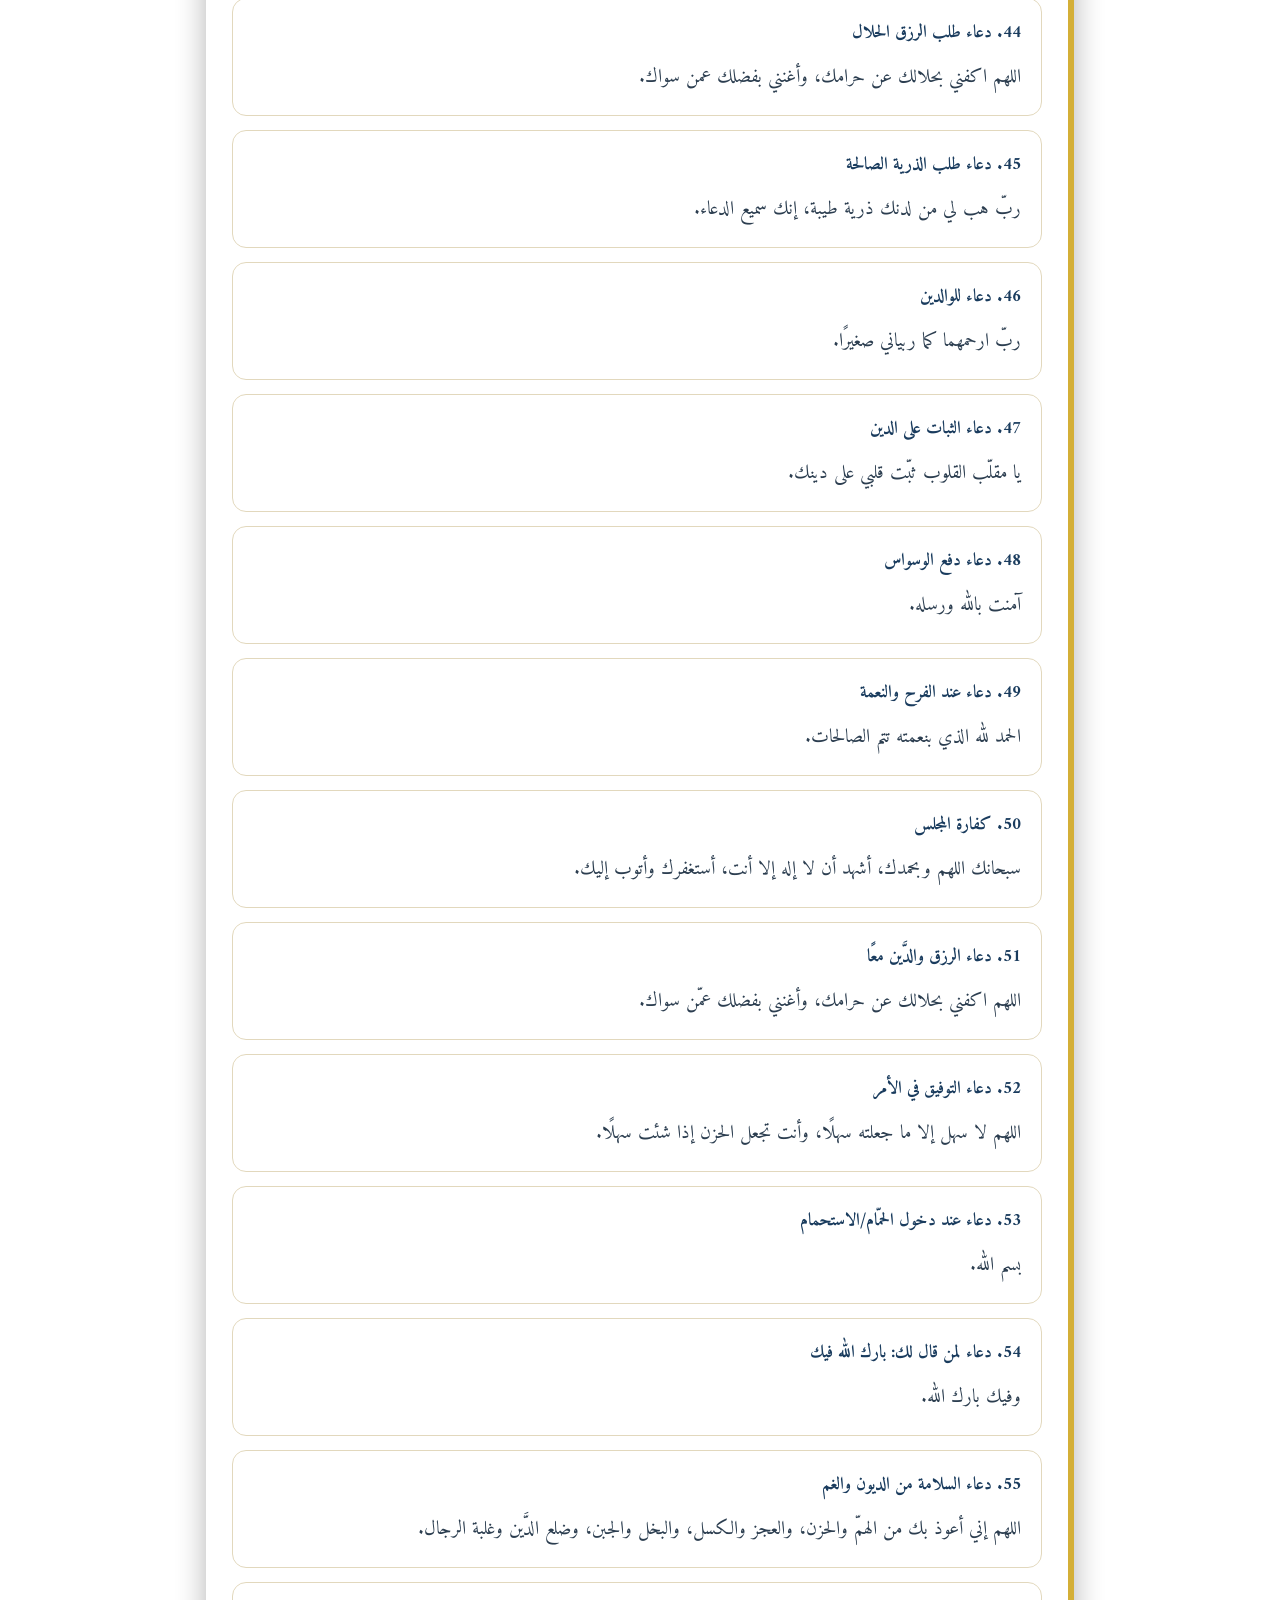
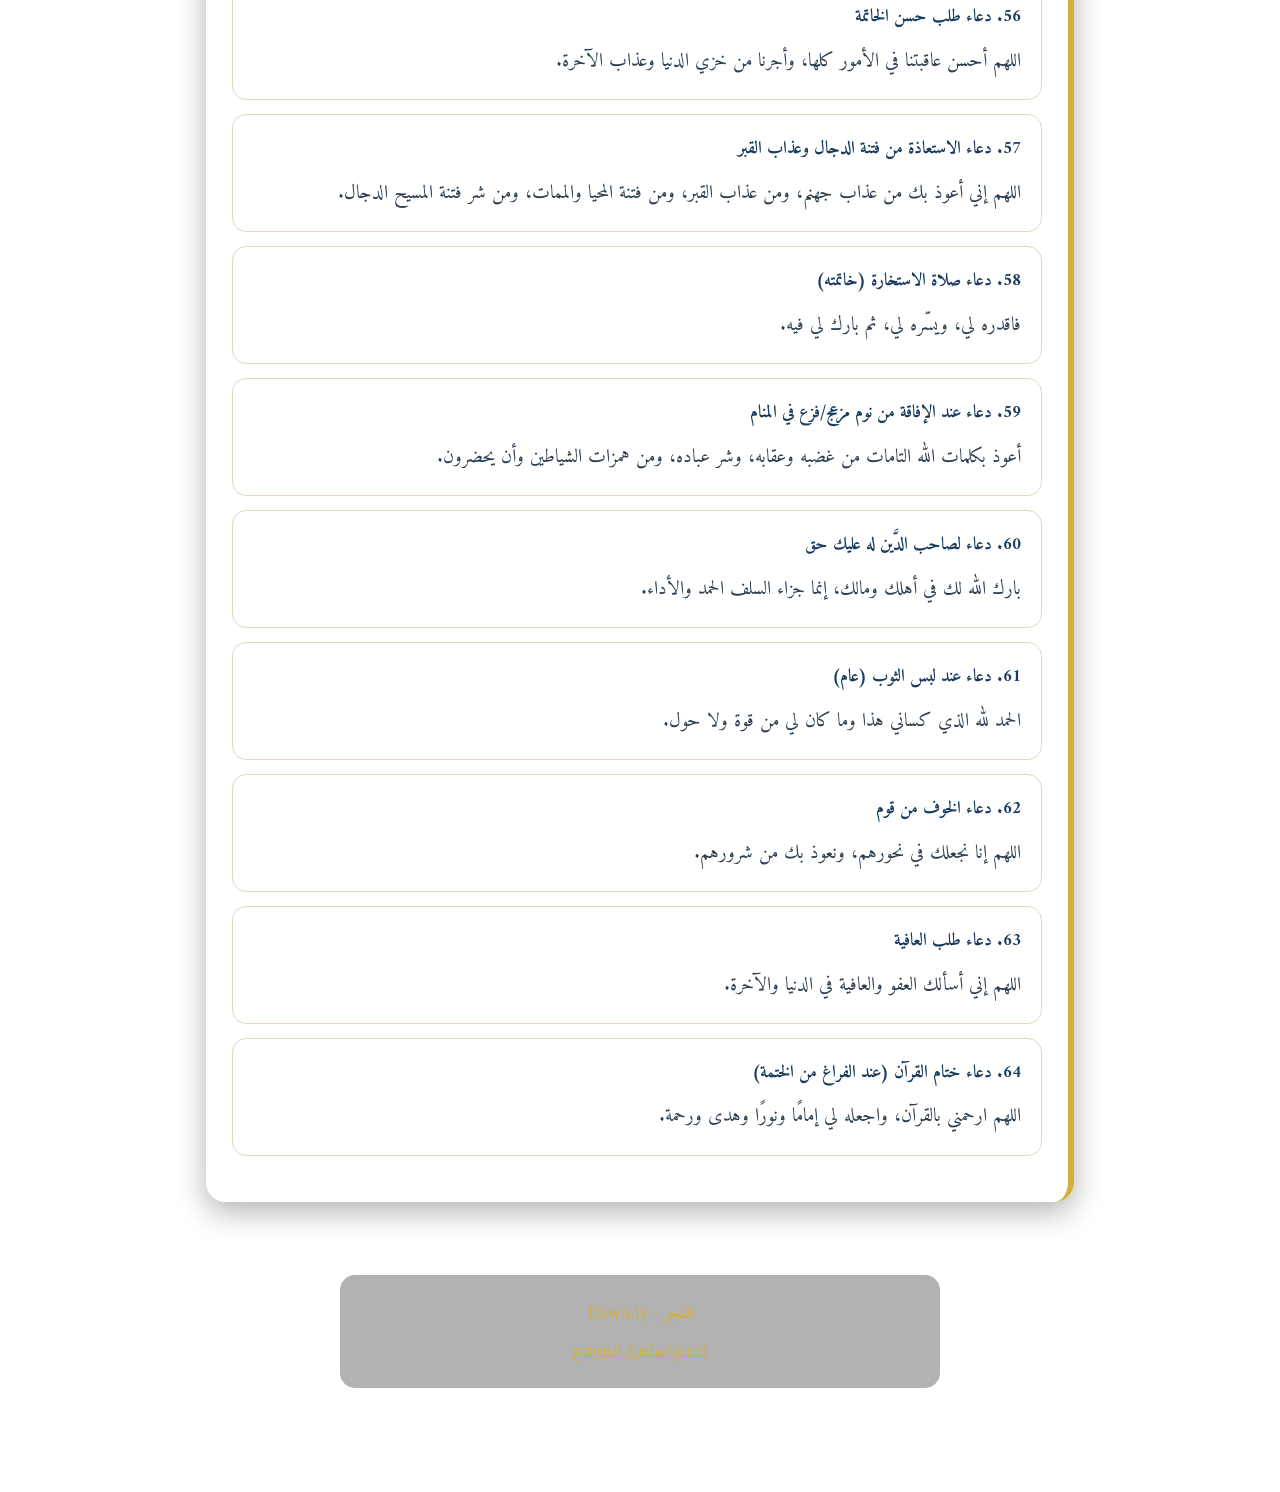
==== commit fff361fd: "Update dua note and add new duas" ====
--- a/duas.html
+++ b/duas.html
@@ -43,7 +43,7 @@
             <svg viewBox="0 0 24 24"><path d="M12 21.35l-1.45-1.32C5.4 15.36 2 12.28 2 8.5 2 5.42 4.42 3 7.5 3c1.74 0 3.41.81 4.5 2.09C13.09 3.81 14.76 3 16.5 3 19.58 3 22 5.42 22 8.5c0 3.78-3.4 6.86-8.55 11.54L12 21.35z"/></svg>
             الأَدْعِيَةُ المَأْثُورَةُ
         </h2>
-        <p class="section-note">٥٠ دعاءً من القرآن والسنة، لمناسبات اليوم والليلة</p>
+        <p class="section-note">أكثر من ٦٥ دعاءً من القرآن والسنة، لمناسبات اليوم والليلة</p>
         <input class="search-box" id="duaSearch" style="width:100%; margin-bottom:16px;" placeholder="ابحث عن دعاء (مثال: النوم، السفر، الهمّ)...">
         <div id="duaList"></div>
     </div>
@@ -107,7 +107,21 @@
 ["دعاء الثبات على الدين","يا مقلّب القلوب ثبّت قلبي على دينك."],
 ["دعاء دفع الوسواس","آمنت بالله ورسله."],
 ["دعاء عند الفرح والنعمة","الحمد لله الذي بنعمته تتم الصالحات."],
-["كفارة المجلس","سبحانك اللهم وبحمدك، أشهد أن لا إله إلا أنت، أستغفرك وأتوب إليك."]
+["كفارة المجلس","سبحانك اللهم وبحمدك، أشهد أن لا إله إلا أنت، أستغفرك وأتوب إليك."],
+["دعاء الرزق والدَّين معًا","اللهم اكفني بحلالك عن حرامك، وأغنني بفضلك عمّن سواك."],
+["دعاء التوفيق في الأمر","اللهم لا سهل إلا ما جعلته سهلًا، وأنت تجعل الحزن إذا شئت سهلًا."],
+["دعاء عند دخول الحمّام/الاستحمام","بسم الله."],
+["دعاء لمن قال لك: بارك الله فيك","وفيك بارك الله."],
+["دعاء السلامة من الديون والغم","اللهم إني أعوذ بك من الهمّ والحزن، والعجز والكسل، والبخل والجبن، وضلع الدَّين وغلبة الرجال."],
+["دعاء طلب حسن الخاتمة","اللهم أحسن عاقبتنا في الأمور كلها، وأجرنا من خزي الدنيا وعذاب الآخرة."],
+["دعاء الاستعاذة من فتنة الدجال وعذاب القبر","اللهم إني أعوذ بك من عذاب جهنم، ومن عذاب القبر، ومن فتنة المحيا والممات، ومن شر فتنة المسيح الدجال."],
+["دعاء صلاة الاستخارة (خاتمته)","فاقدره لي، ويسّره لي، ثم بارك لي فيه."],
+["دعاء عند الإفاقة من نوم مزعج/فزع في المنام","أعوذ بكلمات الله التامات من غضبه وعقابه، وشر عباده، ومن همزات الشياطين وأن يحضرون."],
+["دعاء لصاحب الدَّين له عليك حق","بارك الله لك في أهلك ومالك، إنما جزاء السلف الحمد والأداء."],
+["دعاء عند لبس الثوب (عام)","الحمد لله الذي كساني هذا وما كان لي من قوة ولا حول."],
+["دعاء الخوف من قوم","اللهم إنا نجعلك في نحورهم، ونعوذ بك من شرورهم."],
+["دعاء طلب العافية","اللهم إني أسألك العفو والعافية في الدنيا والآخرة."],
+["دعاء ختام القرآن (عند الفراغ من الختمة)","اللهم ارحمني بالقرآن، واجعله لي إمامًا ونورًا وهدى ورحمة."]
 ];
 const duaListEl = document.getElementById('duaList');
 function renderDuas(filter=''){
--- a/style.css
+++ b/style.css
@@ -77,9 +77,9 @@
     border-right:6px solid var(--secondary-color);
     transition:var(--transition);
     position:relative; overflow:hidden;
-    opacity:0; transform:translateY(30px);
-}
-.section-card.visible{ opacity:1; transform:translateY(0); }
+    animation:cardIn .6s ease both;
+}
+@keyframes cardIn{ from{opacity:0; transform:translateY(20px);} to{opacity:1; transform:translateY(0);} }
 .section-card:hover{ transform:translateY(-4px); box-shadow:0 15px 40px rgba(0,0,0,.35); }
 .section-card::before{
     content:''; position:absolute; top:0; left:0; width:100%; height:5px;
